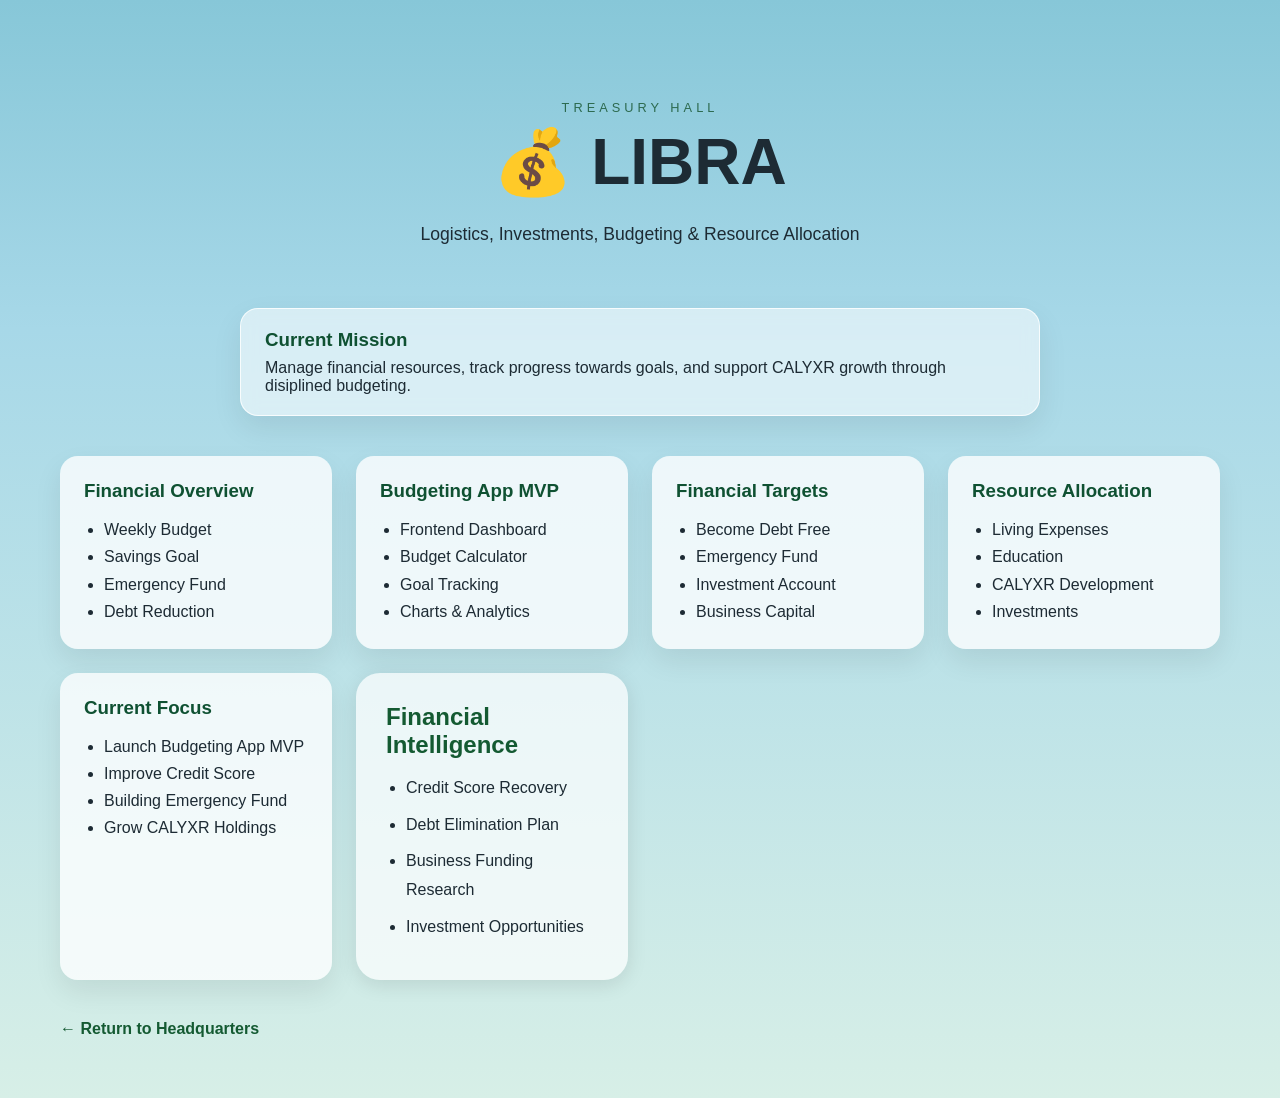
==== pages/libra.html @ 29b89efa "Initialize CALYXR Virtual HQ foundation" ====
<!DOCTYPE html>
<html lang="en">
    <head>
        <meta charset="UTF-8">
        <meta name="viewport" content="width=device-width, initial-scale=1.0">
        <title>VIRGO Grand Library</title>
        <link rel="stylesheet" href="../style.css">
    </head>
    <body>

        <main class="hq">

            <section class="hero">
                <p class="eyebrow">TREASURY HALL</p>

                <h1>💰 LIBRA</h1>

                <p class="subtitle">
                Logistics, Investments, Budgeting & Resource Allocation
                </p>
            </section>

            <section class="mission-panel">
                <h3>Current Mission</h3>
                <p>
                Manage financial resources, track progress towards goals, and support CALYXR growth through disiplined budgeting.
                </p>
            </section>

            <section class="office-grid">

                <div class="office-card">
                    <h3>Financial Overview</h3>
                    <ul>
                        <li>Weekly Budget</li>
                        <li>Savings Goal</li>
                        <li>Emergency Fund</li>
                        <li>Debt Reduction</li>
                    </ul>
                </div>

                <div class="office-card">
                    <h3>Budgeting App MVP</h3>
                    <ul>
                        <li>Frontend Dashboard</li>
                        <li>Budget Calculator</li>
                        <li>Goal Tracking</li>
                        <li>Charts & Analytics</li>
                    </ul>
                </div>

                <div class="office-card">
                    <h3>Financial Targets</h3>
                    <ul>
                        <li>Become Debt Free</li>
                        <li>Emergency Fund</li>
                        <li>Investment Account</li>
                        <li>Business Capital</li>
                    </ul>
                </div>

                <div class="office-card">
                    <h3>Resource Allocation</h3>
                    <ul>
                        <li>Living Expenses</li>
                        <li>Education</li>
                        <li>CALYXR Development</li>
                        <li>Investments</li>
                    </ul>
                </div>

                <div class="office-card">
                    <h3>Current Focus</h3>
                    <ul>
                        <li>Launch Budgeting App MVP</li>
                        <li>Improve Credit Score</li>
                        <li>Building Emergency Fund</li>
                        <li>Grow CALYXR Holdings</li>
                    </ul>
                </div>

                <div class="tower-card">

                    <h2>Financial Intelligence</h2>

                    <ul>
                        <li>Credit Score Recovery</li>
                        <li>Debt Elimination Plan</li>
                        <li>Business Funding Research</li>
                        <li>Investment Opportunities</li>
                    </ul>

                </div>

            </section>

            <a class="back-link" href="../index.html">← Return to Headquarters</a>

        </main>

    </body>
</html>
---- style.css ----
* {
  margin: 0;
  padding: 0;
  box-sizing: border-box;
}

body {
  font-family: Arial, Helvetica, sans-serif;
  min-height: 100vh;

  background: linear-gradient(
    180deg,
    #87c7d8 0%,
    #a7d8e8 30%,
    #d7efe7 100%
  );

  color: #1d2b34;
}

.hq {
  max-width: 1200px;
  margin: 0 auto;
  padding: 60px 20px;
}

.hero {
  text-align: center;
  margin-bottom: 60px;
}

.eyebrow {
  letter-spacing: 4px;
  font-size: 0.8rem;
  color: #2d6a4f;
  margin-bottom: 10px;
}

.hero h1 {
  font-size: 4rem;
  margin-bottom: 20px;
}

.subtitle {
  max-width: 700px;
  margin: auto;
  font-size: 1.1rem;
  line-height: 1.6;
}

.agent-grid {
  display: grid;
  grid-template-columns: repeat(auto-fit, minmax(250px, 1fr));
  gap: 24px;
}

.agent-card {
  background: white;
  border-radius: 16px;
  padding: 24px;

  box-shadow:
    0 10px 30px rgba(0,0,0,0.08);

  transition: all 0.25s ease;
}

.agent-card:hover {
  transform: translateY(-6px);
}

.agent-card h2 {
  margin-bottom: 10px;
}

.agent-card p {
  margin-bottom: 15px;
  line-height: 1.5;
}

.agent-card span {
  color: #2d6a4f;
  font-weight: bold;
}

.agent-card {
  text-decoration: none;
  color: inherit;
  cursor: pointer;
}

.agent-card:visited {
  color: inherit;
}

.agent-card:hover {
  transform: translateY(-8px);
  box-shadow: 0 14px 35px rgba(0, 0, 0, 0.12);
}

.mission-panel {
  max-width: 800px;
  margin: 32px auto 0;
  padding: 20px 24px;
  border-radius: 18px;
  background: rgba(255, 255, 255, 0.55);
  border: 1px solid rgba(255, 255, 255, 0.8);
  backdrop-filter: blur(8px);
  box-shadow: 0 12px 30px rgba(0, 0, 0, 0.08);
}

.mission-panel h3 {
  margin-bottom: 8px;
  color: #0f5132;
}

.campus-map {
  position: relative;
  min-height: 650px;
  max-width: 1000px;
  margin: 80px auto 120px;
  padding: 30px;
}

.building {
  position: absolute;
  width: 280px;
}

/* ARIES - top center */
.tower {
  top: 20px;
  left: 50%;
  transform: translateX(-50%);
}

/* VIRGO - middle left */
.library {
  top: 190px;
  left: 5%;
}

/* TAURUS - middle right */
.dev-wing {
  top: 190px;
  right: 5%;
}

/* LIBRA - bottom left */
.treasury {
  top: 410px;
  left: 5%;
}

/* SAGITTARIUS - bottom right */
.strategy {
  top: 410px;
  right: 5%;
}

.landscape {
  position: fixed;
  inset: 0;
  z-index: -1;
  overflow: hidden;
}

.mountains {
  position: absolute;
  bottom: 120px;
  width: 100%;
  height: 220px;

  background:
    linear-gradient(
      to top,
      rgba(85,110,120,0.35),
      rgba(85,110,120,0)
    );

  clip-path: polygon(
    0% 100%,
    10% 60%,
    20% 80%,
    35% 40%,
    50% 75%,
    65% 35%,
    80% 70%,
    90% 50%,
    100% 100%
  );
}

.forest {
  position: fixed;
  bottom: 0;
  width: 100%;
  height: 90px;

  background:
    repeating-linear-gradient(
      90deg,
      #2d6a4f 0px,
      #2d6a4f 20px,
      #1b4332 20px,
      #1b4332 40px
    );

  clip-path: polygon(
    0% 100%,
    0% 50%,
    3% 30%,
    6% 60%,
    9% 25%,
    12% 70%,
    15% 35%,
    18% 65%,
    21% 30%,
    24% 70%,
    27% 25%,
    30% 65%,
    100% 60%,
    100% 100%
  );
}

.campus-ground {
  position: absolute;
  bottom: 120px;
  left: 0;

  width: 100%;
  height: 180px;

  background:
    linear-gradient(
      to bottom,
      rgba(120,170,130,0.25),
      rgba(90,140,100,0.45)
    );

  z-index: -1;
}

.command-panel {
  display: flex;
  gap: 20px;
  justify-content: center;
  margin: 30px auto 80px;
  flex-wrap: wrap;
}

.status-card {
  background: rgba(255,255,255,0.75);
  padding: 20px;
  border-radius: 16px;
  min-width: 220px;
  text-align: center;

  box-shadow:
    0 8px 20px rgba(0,0,0,0.08);
}

#clock {
  margin-top: 20px;
  font-size: 1rem;
  color: #2d6a4f;
}

.agent-status-board {
  max-width: 700px;
  margin: 40px auto;
  padding: 24px;

  background: rgba(255,255,255,0.7);

  border-radius: 20px;

  text-align: center;
}

.agent-status-list {
  display: flex;
  flex-direction: column;
  gap: 12px;

  margin-top: 20px;
}

.campus-title {
  text-align: center;
  margin: 80px auto 40px;
  position: relative;
  z-index: 2;
}

.campus-title h2 {
  font-size: 2rem;
}

.office-grid {
  display: grid;
  grid-template-columns: repeat(auto-fit, minmax(260px, 1fr));
  gap: 24px;
  margin: 40px auto;
}

.office-card {
  background: rgba(255, 255, 255, 0.78);
  border-radius: 18px;
  padding: 24px;
  box-shadow: 0 12px 28px rgba(0,0,0,0.08);

  transition:
    transform 0.25s ease,
    box-shadow 0.25s ease;
}

.priority-card {
  border-left: 6px solid #145a32;
}

.office-card:hover {
    transform: translateY(-4px);

    box-shadow:
        0 10px 25px rgba(0,0,0,0.12);
}

.office-card h3 {
  margin-bottom: 14px;
  color: #0f5132;
}

.office-card ul {
  padding-left: 20px;
  line-height: 1.7;
}

.back-link {
  display: inline-block;
  margin-top: 40px 0 80px;
  color: #145a32;
  font-weight: 600;
  text-decoration: none;
}

.back-link:hover {
  text-decoration: underline;
}

.executive-grid {
  display: grid;
  grid-template-columns: repeat(
      auto-fit,
      minmax(320px, 1fr)
  );

  gap: 25px;

  max-width: 1200px;

  margin: 50px auto;
}

.tower-card {
  background: rgba(255,255,255,0.7);

  padding: 30px;

  border-radius: 24px;

  box-shadow: 0 5px 20px rgba(0,0,0,0.1);

  min-height: 280px;
    
  transition: transform 0.25s ease, box-shadow 0.25s ease;
}

.tower-card:hover {
  transform: translateY(-5px);
  box-shadow: 0 10px 25px rgba(0,0,0,0.12);
}

.tower-card h2 {
  color: #145a32;
  margin-bottom: 15px;
}

.tower-card ul {
  padding-left: 20px;
}

.tower-card li {
  margin-bottom: 8px;
}

.hero {
  padding-top: 40px;
}

.metrics-panel {
  display: grid;
  grid-template-columns: repeat(auto-fit, minmax(160px, 1fr));
  gap: 18px;
  max-width: 850px;
  margin: 30px auto;
}

.metric-card,
.department-status-card,
.roadmap-panel {
  background: rgba(255,255,255,0.72);
  border-radius: 18px;
  padding: 20px;
  text-align: center;
  box-shadow: 0 8px 22px rgba(0,0,0,0.08);
}

.metric-card p {
  font-size: 2rem;
  font-weight: bold;
  color: #0f5132;
}

.department-status-grid {
  display: grid;
  grid-template-columns: repeat(auto-fit, minmax(210px, 1fr));
  gap: 18px;
  margin-top: 24px;
}

.status {
  display: inline-block;
  margin-top: 10px;
  padding: 6px 12px;
  border-radius: 999px;
  font-weight: bold;
}

.status.online {
  background: rgba(40, 167, 69, 0.18);
  color: #0f5132;
}

.status.idle {
  background: rgba(255, 193, 7, 0.22);
  color: #7a5900;
}

.roadmap-panel {
  max-width: 700px;
  margin: 40px auto 80px;
  text-align: left;
}

.roadmap-panel h2 {
  text-align: center;
  margin-bottom: 18px;
  color: #0f5132;
}

.roadmap-panel ul {
  list-style: none;
  line-height: 2;
}

.project-tracker {
  max-width: 850px;
  margin: 40px auto 90px;
  padding: 24px;
  background: rgba(255,255,255,0.72);
  border-radius: 22px;
  box-shadow: 0 8px 22px rgba(0,0,0,0.08);
}

.project-tracker h2 {
  text-align: center;
  color: #0f5132;
  margin-bottom: 22px;
}

.project-card {
  background: rgba(255,255,255,0.65);
  padding: 18px;
  border-radius: 16px;
  margin-bottom: 18px;
}

.project-header {
  display: flex;
  justify-content: space-between;
  align-items: center;
  margin-bottom: 10px;
}

.project-header span {
  font-weight: bold;
  color: #0f5132;
}

.progress-bar {
  width: 100%;
  height: 14px;
  background: rgba(15,81,50,0.15);
  border-radius: 999px;
  overflow: hidden;
  margin-bottom: 10px;
}

.progress-fill {
  height: 100%;
  background: linear-gradient(90deg,#2d6a4f,#74c69d);
  border-radius: 999px;
}

.metrics-panel,
.agent-status-board,
.roadmap-panel,
.project-tracker,
.campus-title,
.campus-map {
  position: relative;
  z-index: 2;
}

.activity-feed {
    max-width: 1100px;
    margin: 60px auto;
    padding: 40px;
    background: rgba(255,255,255,.55);
    border-radius: 25px;
}

.activity-entry {
    padding: 15px;
    margin-bottom: 12px;
    background: rgba(255,255,255,.6);
    border-radius: 12px;
}

.activity-top {
    display: flex;
    justify-content: space-between;
    margin-bottom: 6px;
    font-weight: bold;
}

.activity-message {
    color: #2c3e50;
}

.task-board {
    max-width: 1200px;
    margin: 60px auto;
    padding: 40px;
    background: rgba(255,255,255,.55);
    border-radius: 25px;
}

#task-container {
    display: grid;
    grid-template-columns:
        repeat(auto-fit, minmax(250px, 1fr));
    gap: 25px;
}

.task-card {
    background: rgba(255,255,255,.7);
    padding: 20px;
    border-radius: 15px;
}

.task-card h3 {
    color: #145a32;
    margin-bottom: 15px;
}

.task-card ul {
    list-style: none;
    padding: 0;
}

.task-card li {
    margin-bottom: 10px;
}

.agent-progress {
    margin-bottom: 15px;
}

.agent-progress span {
    font-size: 0.9rem;
    font-weight: bold;
    color: #145a32;
}

.mini-progress-bar {
    width: 100%;
    height: 10px;
    background: rgba(0,0,0,.08);
    border-radius: 20px;
    margin-top: 6px;
    overflow: hidden;
}

.mini-progress-fill {
    height: 100%;
    background: linear-gradient(
        90deg,
        #2d6a4f,
        #74c69d
    );
    border-radius: 20px;
}

.executive-metrics {
    max-width: 1200px;
    margin: 60px auto;
    padding: 40px;
    background: rgba(255,255,255,.55);
    border-radius: 25px;
}

#metrics-container {
    display: grid;
    grid-template-columns:
        repeat(auto-fit, minmax(220px,1fr));
    gap: 25px;
}

.metric-card {
    background: rgba(255,255,255,.7);
    padding: 25px;
    border-radius: 15px;
    text-align: center;
}

.metric-card h3 {
    font-size: 2rem;
    color: #145a32;
    margin-bottom: 10px;
}

.department-rankings {
  max-width: 900px;
  margin: 60px auto;
  padding: 40px;
  background: rgba(255,255,255,.55);
  border-radius: 25px;
}

.department-rankings h2 {
  text-align: center;
  color: #145a32;
  margin-bottom: 25px;
}

.ranking-card {
  background: rgba(255,255,255,.7);
  padding: 18px;
  border-radius: 15px;
  margin-bottom: 15px;
}

.ranking-info {
  display: flex;
  justify-content: space-between;
  margin-bottom: 8px;
}

.task-item {
  cursor: pointer;
  padding: 6px;
  border-radius: 8px;
}

.task-item:hover {
  background: rgba(20, 90, 50, 0.08);
}

.activity-card {
  background: rgba(255,255,255,.7);
  padding: 15px 18px;
  border-radius: 14px;
  margin-bottom: 12px;
}

.activity-header {
  display: flex;
  justify-content: space-between;
  font-weight: bold;
  margin-bottom: 6px;
}

.activity-card p {
  margin: 0;
}

.agent-status-grid {
  display: grid;
  grid-template-columns: repeat(
    auto-fit,
    minmax(220px, 1fr)
  );
  gap: 20px;
}

.agent-status-card {
  background: rgba(255,255,255,.7);
  padding: 20px;
  border-radius: 16px;

  text-decoration: none;
  color: inherit;
  display: block;
  
  transition:
    transform .2s ease,
    box-shadow .2s ease;
}

.agent-status-card h3 {
  color: #145a32;
  margin-bottom: 10px;
}

.agent-status-card p {
  margin-bottom: 8px;
}

.agent-command-center {
  margin-bottom: 60px;
}

.agent-status-card:hover {
  transform: translateY(-4px);

  box-shadow:
    0 10px 25px
    rgba(0,0,0,.12);
}

.tower-card ul {
    padding-left: 20px;
    line-height: 1.8;
}

.department-links {
    margin-top: 40px;
}

.department-links h2 {
    color: #145a32;
    margin-bottom: 20px;
}

.department-grid {
  display: grid;
  grid-template-columns: repeat(2, 1fr);
  gap: 20px;
}

.department-button {
  display: flex;
  align-items: center;
  justify-content: center;

  min-height: 60px;

  background: rgba(255,255,255,.7);
  border-radius: 16px;

  text-decoration: none;
  color: #145a32;
  font-weight: bold;

  transition:
    transform .2s ease,
    box-shadow .2s ease;
}

.department-button:hover {
  transform: translateY(-4px);
  box-shadow: 0 10px 25px rgba(0,0,0,.12);
}

@media (max-width: 700px) {
  .department-grid {
    grid-template-columns: 1fr;
  }
}

.department-button {
    display: block;
    text-align: center;

    padding: 20px;

    background: rgba(255,255,255,.7);

    border-radius: 16px;

    text-decoration: none;

    color: #145a32;

    font-weight: bold;

    transition: .2s;
}

.department-button:hover {
    transform: translateY(-4px);

    box-shadow:
        0 10px 25px rgba(0,0,0,.12);
}

.profile-card {
    border-left: 6px solid #145a32;
}

.profile-section {
    margin-bottom: 12px;
    line-height: 1.5;
}

.profile-section strong {
    color: #145a32;
}

.tower-card p {
  line-height: 1.45;
  margin-bottom: 12px;
}

.department-link {
    transition:
        transform 0.2s ease,
        box-shadow 0.2s ease;
}

.department-link:hover {
    transform: translateY(-4px);

    box-shadow:
        0 10px 25px rgba(0,0,0,0.12);
}

.department-button {
    transition:
        transform .2s ease,
        box-shadow .2s ease;
}

.department-button:hover {
    transform: translateY(-4px);

    box-shadow:
        0 10px 25px rgba(0,0,0,.12);
}
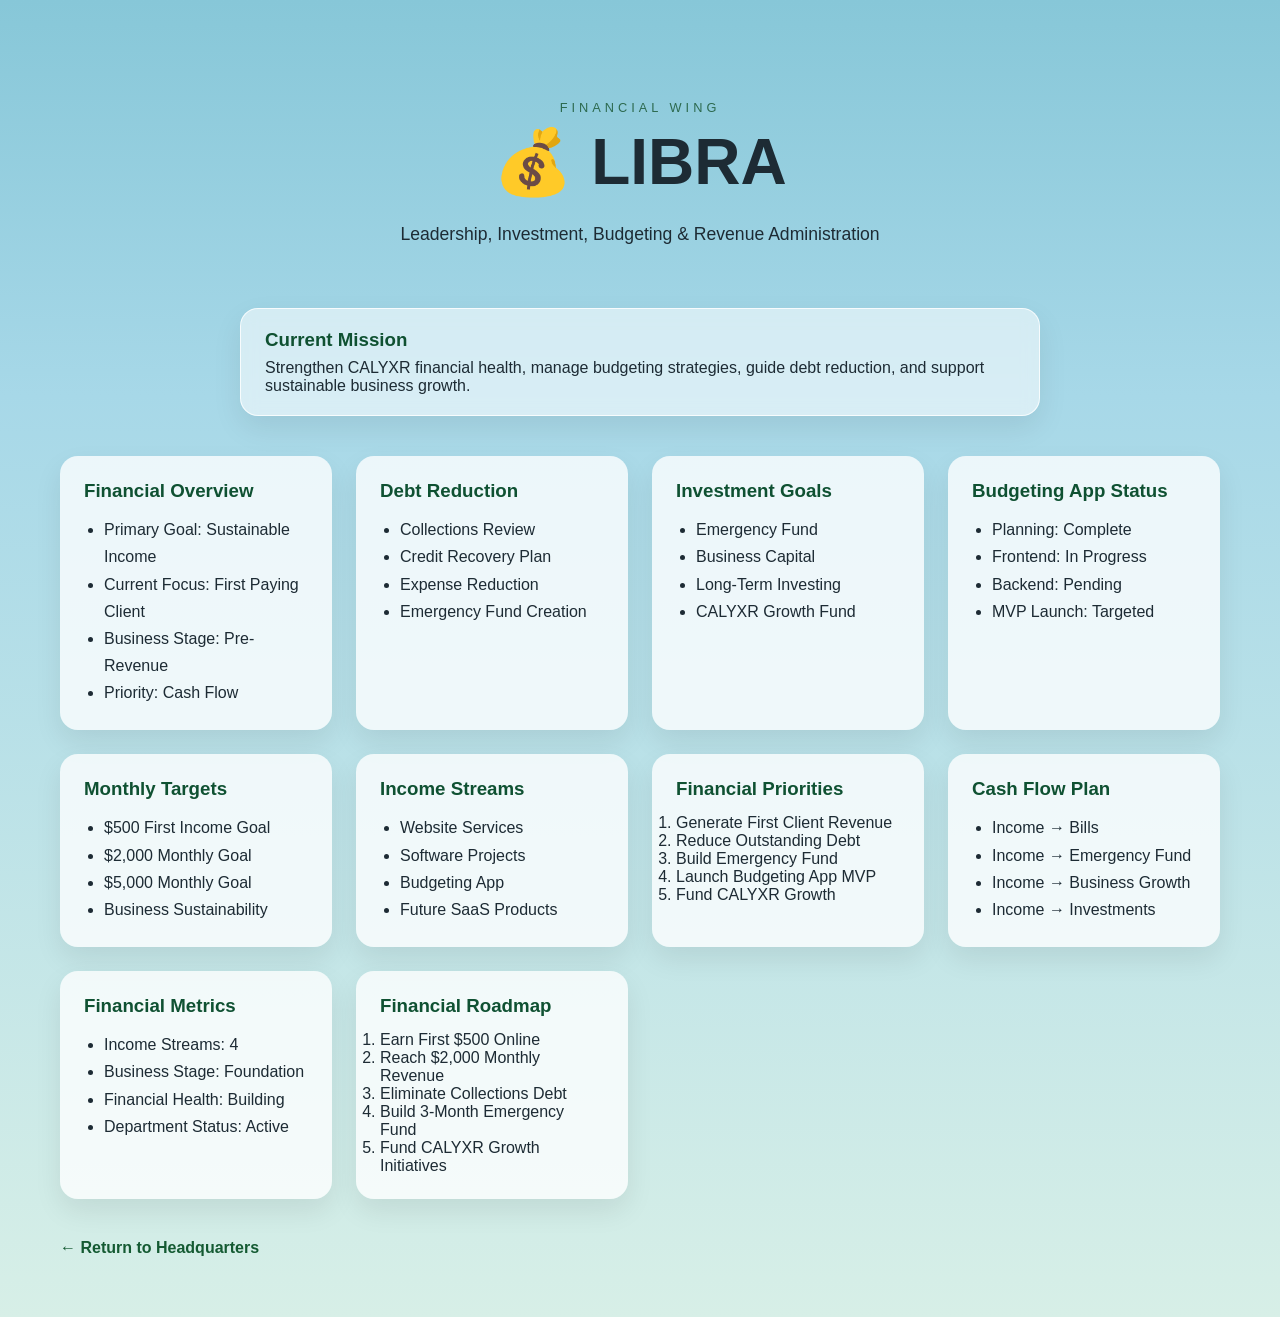
==== commit ca061072: "Complete LIBRA Financial Wing v0.1" ====
--- a/pages/libra.html
+++ b/pages/libra.html
@@ -11,19 +11,19 @@
         <main class="hq">
 
             <section class="hero">
-                <p class="eyebrow">TREASURY HALL</p>
+                <p class="eyebrow">FINANCIAL WING</p>
 
                 <h1>💰 LIBRA</h1>
 
                 <p class="subtitle">
-                Logistics, Investments, Budgeting & Resource Allocation
+                Leadership, Investment, Budgeting & Revenue Administration
                 </p>
             </section>
 
             <section class="mission-panel">
                 <h3>Current Mission</h3>
                 <p>
-                Manage financial resources, track progress towards goals, and support CALYXR growth through disiplined budgeting.
+                Strengthen CALYXR financial health, manage budgeting strategies, guide debt reduction, and support sustainable business growth.
                 </p>
             </section>
 
@@ -31,65 +31,114 @@
 
                 <div class="office-card">
                     <h3>Financial Overview</h3>
+
                     <ul>
-                        <li>Weekly Budget</li>
-                        <li>Savings Goal</li>
-                        <li>Emergency Fund</li>
-                        <li>Debt Reduction</li>
+                        <li>Primary Goal: Sustainable Income</li>
+                        <li>Current Focus: First Paying Client</li>
+                        <li>Business Stage: Pre-Revenue</li>
+                        <li>Priority: Cash Flow</li>
                     </ul>
                 </div>
 
                 <div class="office-card">
-                    <h3>Budgeting App MVP</h3>
+                    <h3>Debt Reduction</h3>
+
                     <ul>
-                        <li>Frontend Dashboard</li>
-                        <li>Budget Calculator</li>
-                        <li>Goal Tracking</li>
-                        <li>Charts & Analytics</li>
+                        <li>Collections Review</li>
+                        <li>Credit Recovery Plan</li>
+                        <li>Expense Reduction</li>
+                        <li>Emergency Fund Creation</li>
                     </ul>
                 </div>
 
                 <div class="office-card">
-                    <h3>Financial Targets</h3>
+                    <h3>Investment Goals</h3>
+
                     <ul>
-                        <li>Become Debt Free</li>
                         <li>Emergency Fund</li>
-                        <li>Investment Account</li>
                         <li>Business Capital</li>
+                        <li>Long-Term Investing</li>
+                        <li>CALYXR Growth Fund</li>
                     </ul>
                 </div>
 
                 <div class="office-card">
-                    <h3>Resource Allocation</h3>
+                    <h3>Budgeting App Status</h3>
+
                     <ul>
-                        <li>Living Expenses</li>
-                        <li>Education</li>
-                        <li>CALYXR Development</li>
-                        <li>Investments</li>
+                        <li>Planning: Complete</li>
+                        <li>Frontend: In Progress</li>
+                        <li>Backend: Pending</li>
+                        <li>MVP Launch: Targeted</li>
                     </ul>
                 </div>
 
                 <div class="office-card">
-                    <h3>Current Focus</h3>
+                    <h3>Monthly Targets</h3>
+
                     <ul>
-                        <li>Launch Budgeting App MVP</li>
-                        <li>Improve Credit Score</li>
-                        <li>Building Emergency Fund</li>
-                        <li>Grow CALYXR Holdings</li>
+                        <li>$500 First Income Goal</li>
+                        <li>$2,000 Monthly Goal</li>
+                        <li>$5,000 Monthly Goal</li>
+                        <li>Business Sustainability</li>
                     </ul>
                 </div>
 
-                <div class="tower-card">
-
-                    <h2>Financial Intelligence</h2>
+                <div class="office-card">
+                    <h3>Income Streams</h3>
 
                     <ul>
-                        <li>Credit Score Recovery</li>
-                        <li>Debt Elimination Plan</li>
-                        <li>Business Funding Research</li>
-                        <li>Investment Opportunities</li>
+                        <li>Website Services</li>
+                        <li>Software Projects</li>
+                        <li>Budgeting App</li>
+                        <li>Future SaaS Products</li>
                     </ul>
+                </div>
 
+                <div class="office-card">
+                    <h3>Financial Priorities</h3>
+
+                    <ol>
+                        <li>Generate First Client Revenue</li>
+                        <li>Reduce Outstanding Debt</li>
+                        <li>Build Emergency Fund</li>
+                        <li>Launch Budgeting App MVP</li>
+                        <li>Fund CALYXR Growth</li>
+                    </ol>
+                </div>
+
+                <div class="office-card">
+                    <h3>Cash Flow Plan</h3>
+
+                    <ul>
+                        <li>Income → Bills</li>
+                        <li>Income → Emergency Fund</li>
+                        <li>Income → Business Growth</li>
+                        <li>Income → Investments</li>
+                    </ul>
+                </div>
+
+                <div class="office-card">
+                    <h3>Financial Metrics</h3>
+
+                    <ul>
+                        <li>Income Streams: 4</li>
+                        <li>Business Stage: Foundation</li>
+                        <li>Financial Health: Building</li>
+                        <li>Department Status: Active</li>
+                    </ul>
+                </div>
+
+                <div class="office-card">
+                    <h3>Financial Roadmap</h3>
+
+                    <ol>
+                        <li>Earn First $500 Online</li>
+                        <li>Reach $2,000 Monthly Revenue</li>
+                        <li>Eliminate Collections Debt</li>
+                        <li>Build 3-Month Emergency Fund</li>
+                        <li>Fund CALYXR Growth Initiatives</li>
+                    </ol>
                 </div>
 
             </section>
